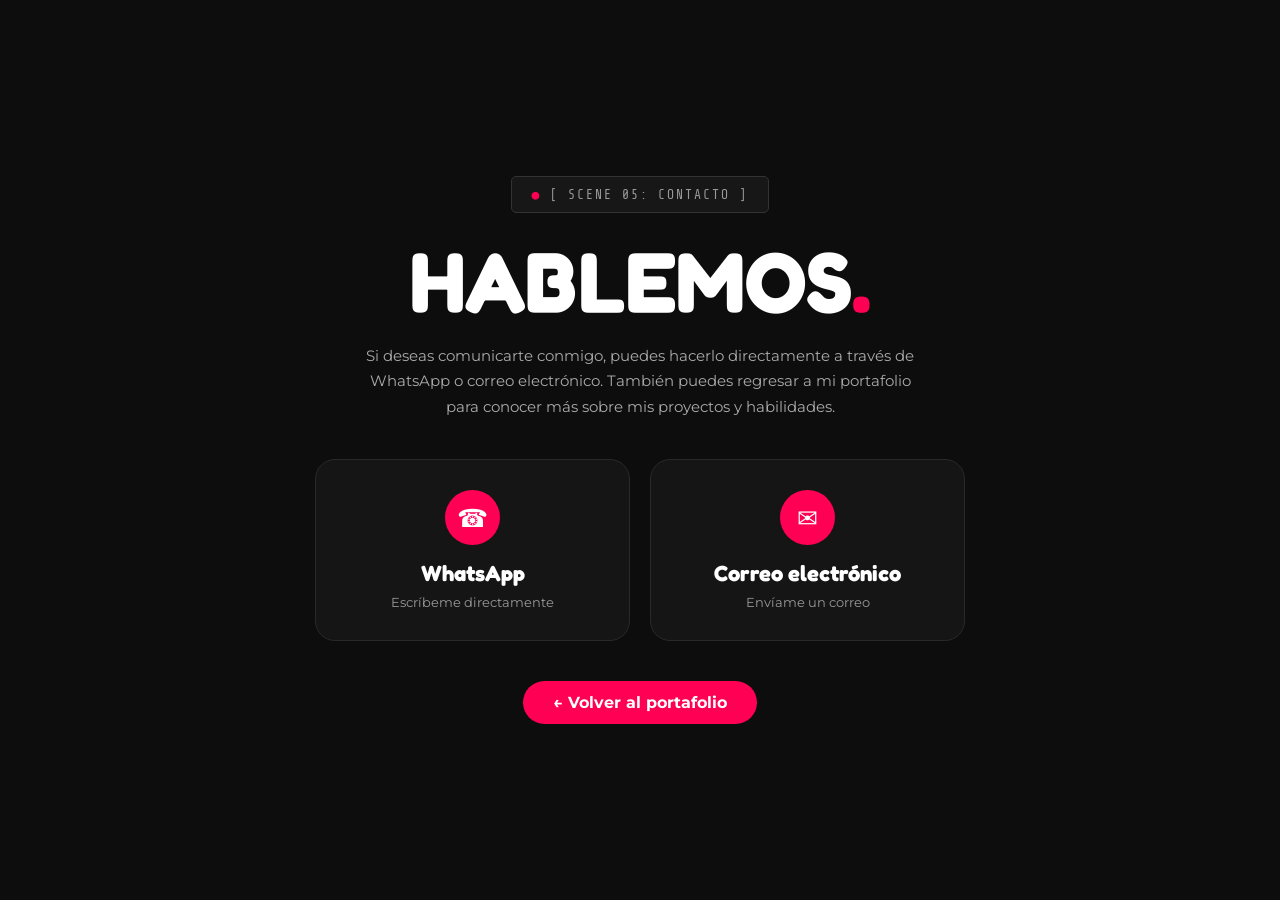
==== contacto.html @ 059aac0c "Subiendo mi portafolio web" ====
<!DOCTYPE html>

<html lang="es">

<head>

    <meta charset="UTF-8">

    <meta
        name="viewport"
        content="width=device-width, initial-scale=1.0"
    >

    <title>Contacto | Ximena Hernández</title>


    <!-- FUENTES -->

    <link rel="preconnect" href="https://fonts.googleapis.com">

    <link rel="preconnect" href="https://fonts.gstatic.com" crossorigin>

    <link
        href="https://fonts.googleapis.com/css2?family=Fredoka:wght@400;500;600;700&family=Montserrat:wght@400;500;600;700&family=Share+Tech+Mono&display=swap"
        rel="stylesheet"
    >


    <style>

        /* ==========================
           RESET
        =========================== */

        * {

            margin: 0;

            padding: 0;

            box-sizing: border-box;

        }


        body {

            min-height: 100vh;

            background: #0d0d0d;

            color: white;

            font-family: 'Montserrat', sans-serif;

            display: flex;

            justify-content: center;

            align-items: center;

            padding: 30px;

        }


        /* ==========================
           CONTENEDOR
        =========================== */

        .contact-page {

            width: 100%;

            max-width: 800px;

            text-align: center;

        }


        /* ==========================
           ETIQUETA
        =========================== */

        .contact-tag {

            display: inline-block;

            padding: 10px 20px;

            border: 1px solid #333;

            border-radius: 5px;

            background: #171717;

            color: #999;

            font-family: 'Share Tech Mono', monospace;

            font-size: 13px;

            letter-spacing: 2px;

            margin-bottom: 25px;

        }


        .contact-tag span {

            color: #ff0055;

        }


        /* ==========================
           TÍTULO
        =========================== */

        h1 {

            font-family: 'Fredoka', sans-serif;

            font-size: clamp(50px, 8vw, 85px);

            text-transform: uppercase;

            line-height: 1;

            margin-bottom: 20px;

        }


        h1 span {

            color: #ff0055;

        }


        .description {

            color: #aaa;

            max-width: 550px;

            margin: 0 auto 40px;

            line-height: 1.7;

            font-size: 15px;

        }


        /* ==========================
           OPCIONES
        =========================== */

        .contact-options {

            display: grid;

            grid-template-columns: repeat(2, 1fr);

            gap: 20px;

            max-width: 650px;

            margin: 0 auto 40px;

        }


        .contact-box {

            background: #151515;

            border: 1px solid #292929;

            border-radius: 20px;

            padding: 30px 20px;

            text-decoration: none;

            color: white;

            transition: 0.3s ease;

        }


        .contact-box:hover {

            border-color: #ff0055;

            transform: translateY(-5px);

            box-shadow:
                0 10px 30px rgba(255, 0, 85, 0.15);

        }


        .contact-box-icon {

            width: 55px;

            height: 55px;

            margin: 0 auto 15px;

            display: flex;

            justify-content: center;

            align-items: center;

            border-radius: 50%;

            background: #ff0055;

            font-size: 25px;

        }


        .contact-box h2 {

            font-family: 'Fredoka', sans-serif;

            font-size: 22px;

            margin-bottom: 8px;

        }


        .contact-box p {

            color: #999;

            font-size: 13px;

        }


        /* ==========================
           VOLVER
        =========================== */

        .back-button {

            display: inline-block;

            background: #ff0055;

            color: white;

            text-decoration: none;

            padding: 12px 30px;

            border-radius: 30px;

            font-weight: 700;

            transition: 0.3s ease;

        }


        .back-button:hover {

            transform: scale(1.05);

        }


        /* ==========================
           CELULAR
        =========================== */

        @media (max-width: 600px) {

            body {

                padding: 20px;

            }


            .contact-options {

                grid-template-columns: 1fr;

            }


            h1 {

                font-size: 48px;

            }

        }

    </style>

</head>


<body>


    <main class="contact-page">


        <!-- ETIQUETA -->

        <div class="contact-tag">

            <span>●</span>

            [ SCENE 05: CONTACTO ]

        </div>


        <!-- TÍTULO -->

        <h1>

            HABLEMOS<span>.</span>

        </h1>


        <p class="description">

            Si deseas comunicarte conmigo, puedes hacerlo
            directamente a través de WhatsApp o correo electrónico.
            También puedes regresar a mi portafolio para conocer
            más sobre mis proyectos y habilidades.

        </p>


        <!-- OPCIONES DE CONTACTO -->

        <div class="contact-options">


            <!-- WHATSAPP -->

            <a
                href="https://wa.me/50230498694"
                target="_blank"
                class="contact-box"
            >

                <div class="contact-box-icon">
                    ☎
                </div>

                <h2>
                    WhatsApp
                </h2>

                <p>
                    Escríbeme directamente
                </p>

            </a>


            <!-- CORREO -->

            <a
                href="mailto:anaxihernandez09@gmail.com"
                class="contact-box"
            >

                <div class="contact-box-icon">
                    ✉
                </div>

                <h2>
                    Correo electrónico
                </h2>

                <p>
                    Envíame un correo
                </p>

            </a>


        </div>


        <!-- VOLVER -->

        <a
            href="index.html"
            class="back-button"
        >

            ← Volver al portafolio

        </a>


    </main>


</body>

</html>
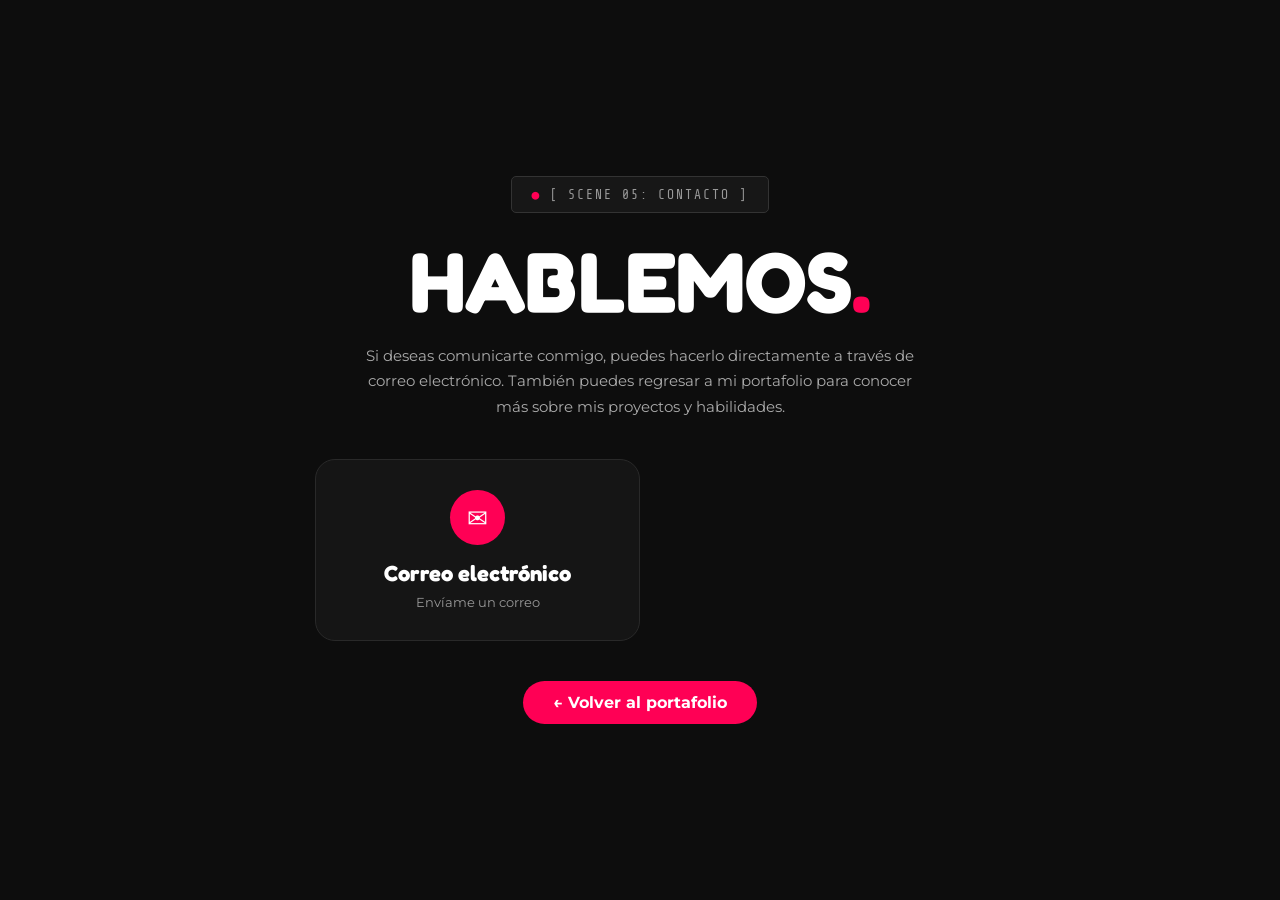
==== commit e0f997fb: "Actualización de tarjetas de habilidades y estilos" ====
--- a/contacto.html
+++ b/contacto.html
@@ -166,7 +166,7 @@
 
             grid-template-columns: repeat(2, 1fr);
 
-            gap: 20px;
+            gap: -300px;
 
             max-width: 650px;
 
@@ -343,7 +343,7 @@
         <p class="description">
 
             Si deseas comunicarte conmigo, puedes hacerlo
-            directamente a través de WhatsApp o correo electrónico.
+            directamente a través de correo electrónico.
             También puedes regresar a mi portafolio para conocer
             más sobre mis proyectos y habilidades.
 
@@ -355,28 +355,7 @@
         <div class="contact-options">
 
 
-            <!-- WHATSAPP -->
-
-            <a
-                href="https://wa.me/50230498694"
-                target="_blank"
-                class="contact-box"
-            >
-
-                <div class="contact-box-icon">
-                    ☎
-                </div>
-
-                <h2>
-                    WhatsApp
-                </h2>
-
-                <p>
-                    Escríbeme directamente
-                </p>
-
-            </a>
-
+            
 
             <!-- CORREO -->
 
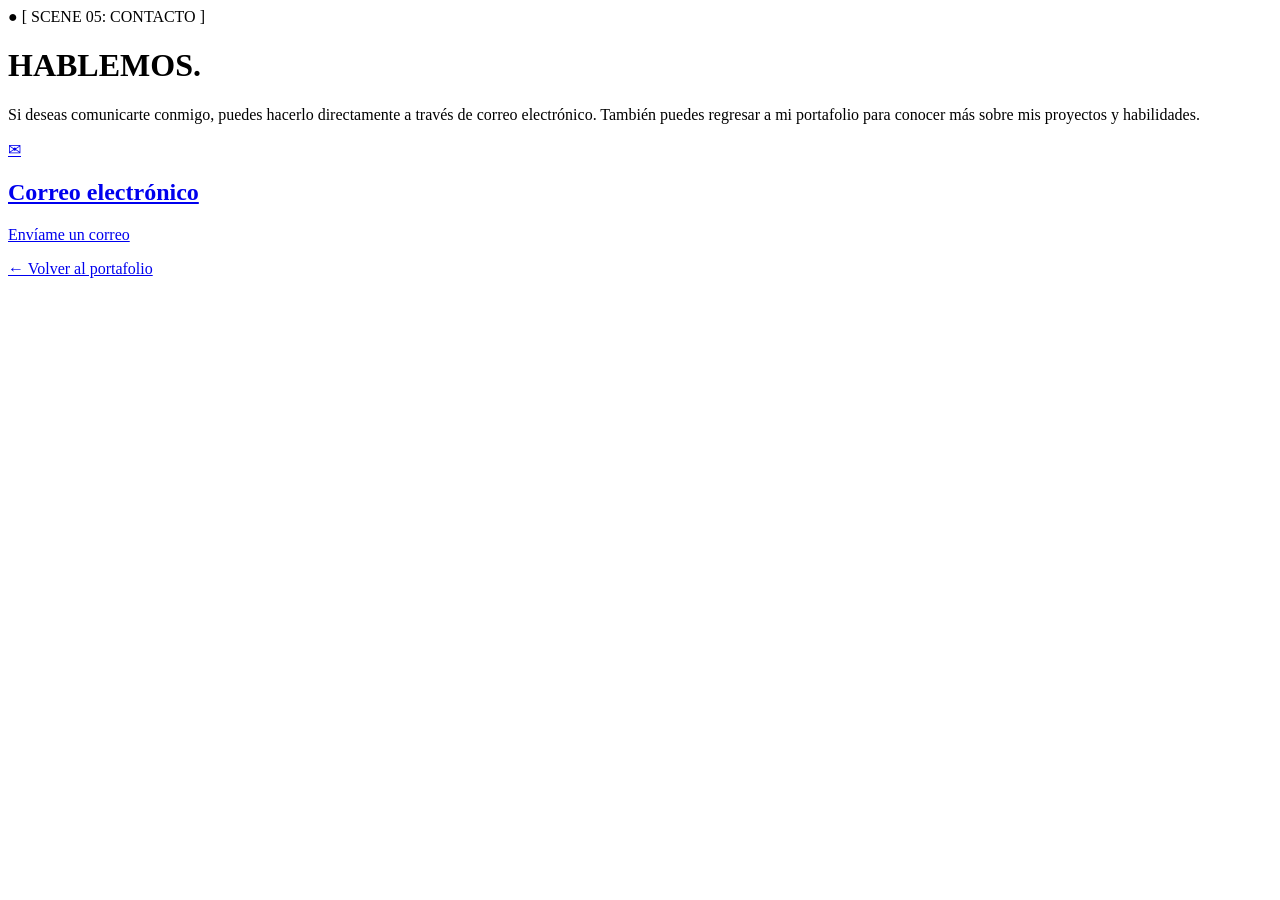
==== commit 23df0954: "Update contacto.html" ====
--- a/contacto.html
+++ b/contacto.html
@@ -23,293 +23,7 @@
     <link
         href="https://fonts.googleapis.com/css2?family=Fredoka:wght@400;500;600;700&family=Montserrat:wght@400;500;600;700&family=Share+Tech+Mono&display=swap"
         rel="stylesheet"
-    >
-
-
-    <style>
-
-        /* ==========================
-           RESET
-        =========================== */
-
-        * {
-
-            margin: 0;
-
-            padding: 0;
-
-            box-sizing: border-box;
-
-        }
-
-
-        body {
-
-            min-height: 100vh;
-
-            background: #0d0d0d;
-
-            color: white;
-
-            font-family: 'Montserrat', sans-serif;
-
-            display: flex;
-
-            justify-content: center;
-
-            align-items: center;
-
-            padding: 30px;
-
-        }
-
-
-        /* ==========================
-           CONTENEDOR
-        =========================== */
-
-        .contact-page {
-
-            width: 100%;
-
-            max-width: 800px;
-
-            text-align: center;
-
-        }
-
-
-        /* ==========================
-           ETIQUETA
-        =========================== */
-
-        .contact-tag {
-
-            display: inline-block;
-
-            padding: 10px 20px;
-
-            border: 1px solid #333;
-
-            border-radius: 5px;
-
-            background: #171717;
-
-            color: #999;
-
-            font-family: 'Share Tech Mono', monospace;
-
-            font-size: 13px;
-
-            letter-spacing: 2px;
-
-            margin-bottom: 25px;
-
-        }
-
-
-        .contact-tag span {
-
-            color: #ff0055;
-
-        }
-
-
-        /* ==========================
-           TÍTULO
-        =========================== */
-
-        h1 {
-
-            font-family: 'Fredoka', sans-serif;
-
-            font-size: clamp(50px, 8vw, 85px);
-
-            text-transform: uppercase;
-
-            line-height: 1;
-
-            margin-bottom: 20px;
-
-        }
-
-
-        h1 span {
-
-            color: #ff0055;
-
-        }
-
-
-        .description {
-
-            color: #aaa;
-
-            max-width: 550px;
-
-            margin: 0 auto 40px;
-
-            line-height: 1.7;
-
-            font-size: 15px;
-
-        }
-
-
-        /* ==========================
-           OPCIONES
-        =========================== */
-
-        .contact-options {
-
-            display: grid;
-
-            grid-template-columns: repeat(2, 1fr);
-
-            gap: -300px;
-
-            max-width: 650px;
-
-            margin: 0 auto 40px;
-
-        }
-
-
-        .contact-box {
-
-            background: #151515;
-
-            border: 1px solid #292929;
-
-            border-radius: 20px;
-
-            padding: 30px 20px;
-
-            text-decoration: none;
-
-            color: white;
-
-            transition: 0.3s ease;
-
-        }
-
-
-        .contact-box:hover {
-
-            border-color: #ff0055;
-
-            transform: translateY(-5px);
-
-            box-shadow:
-                0 10px 30px rgba(255, 0, 85, 0.15);
-
-        }
-
-
-        .contact-box-icon {
-
-            width: 55px;
-
-            height: 55px;
-
-            margin: 0 auto 15px;
-
-            display: flex;
-
-            justify-content: center;
-
-            align-items: center;
-
-            border-radius: 50%;
-
-            background: #ff0055;
-
-            font-size: 25px;
-
-        }
-
-
-        .contact-box h2 {
-
-            font-family: 'Fredoka', sans-serif;
-
-            font-size: 22px;
-
-            margin-bottom: 8px;
-
-        }
-
-
-        .contact-box p {
-
-            color: #999;
-
-            font-size: 13px;
-
-        }
-
-
-        /* ==========================
-           VOLVER
-        =========================== */
-
-        .back-button {
-
-            display: inline-block;
-
-            background: #ff0055;
-
-            color: white;
-
-            text-decoration: none;
-
-            padding: 12px 30px;
-
-            border-radius: 30px;
-
-            font-weight: 700;
-
-            transition: 0.3s ease;
-
-        }
-
-
-        .back-button:hover {
-
-            transform: scale(1.05);
-
-        }
-
-
-        /* ==========================
-           CELULAR
-        =========================== */
-
-        @media (max-width: 600px) {
-
-            body {
-
-                padding: 20px;
-
-            }
-
-
-            .contact-options {
-
-                grid-template-columns: 1fr;
-
-            }
-
-
-            h1 {
-
-                font-size: 48px;
-
-            }
-
-        }
-
-    </style>
+    > 
 
 </head>
 
@@ -399,4 +113,4 @@
 
 </body>
 
-</html>+</html>
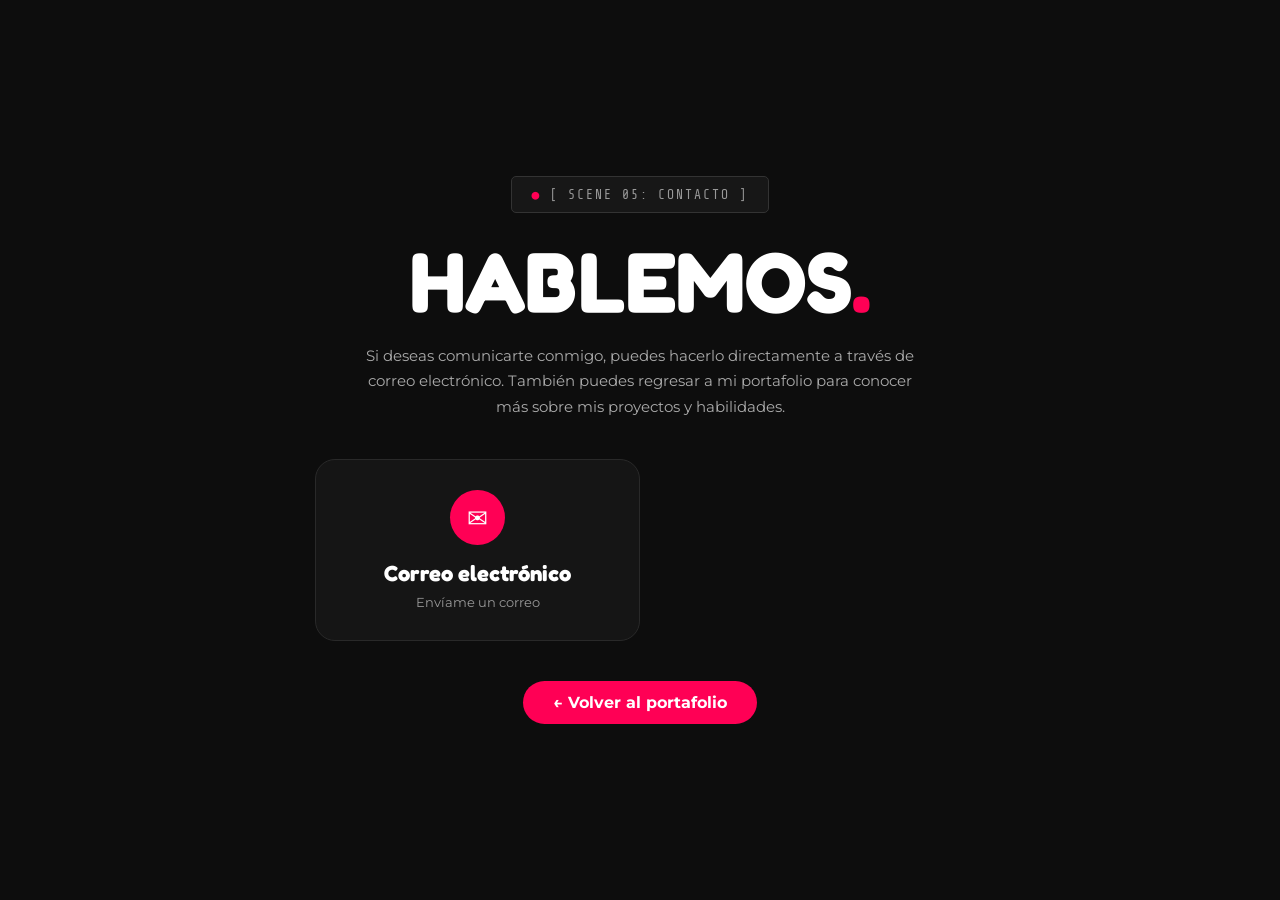
==== commit ba6341c7: "Actualizar portafolio y vercel.json sin alertas" ====
--- a/contacto.html
+++ b/contacto.html
@@ -20,10 +20,291 @@
 
     <link rel="preconnect" href="https://fonts.gstatic.com" crossorigin>
 
-    <link
-        href="https://fonts.googleapis.com/css2?family=Fredoka:wght@400;500;600;700&family=Montserrat:wght@400;500;600;700&family=Share+Tech+Mono&display=swap"
-        rel="stylesheet"
-    > 
+<link href="https://fonts.googleapis.com/css2?family=Fredoka:wght@600;700&family=Montserrat:wght@400;700&family=Share+Tech+Mono&display=swap" rel="stylesheet" crossorigin="anonymous">
+    <style>
+
+        /* ==========================
+           RESET
+        =========================== */
+
+        * {
+
+            margin: 0;
+
+            padding: 0;
+
+            box-sizing: border-box;
+
+        }
+
+
+        body {
+
+            min-height: 100vh;
+
+            background: #0d0d0d;
+
+            color: white;
+
+            font-family: 'Montserrat', sans-serif;
+
+            display: flex;
+
+            justify-content: center;
+
+            align-items: center;
+
+            padding: 30px;
+
+        }
+
+
+        /* ==========================
+           CONTENEDOR
+        =========================== */
+
+        .contact-page {
+
+            width: 100%;
+
+            max-width: 800px;
+
+            text-align: center;
+
+        }
+
+
+        /* ==========================
+           ETIQUETA
+        =========================== */
+
+        .contact-tag {
+
+            display: inline-block;
+
+            padding: 10px 20px;
+
+            border: 1px solid #333;
+
+            border-radius: 5px;
+
+            background: #171717;
+
+            color: #999;
+
+            font-family: 'Share Tech Mono', monospace;
+
+            font-size: 13px;
+
+            letter-spacing: 2px;
+
+            margin-bottom: 25px;
+
+        }
+
+
+        .contact-tag span {
+
+            color: #ff0055;
+
+        }
+
+
+        /* ==========================
+           TÍTULO
+        =========================== */
+
+        h1 {
+
+            font-family: 'Fredoka', sans-serif;
+
+            font-size: clamp(50px, 8vw, 85px);
+
+            text-transform: uppercase;
+
+            line-height: 1;
+
+            margin-bottom: 20px;
+
+        }
+
+
+        h1 span {
+
+            color: #ff0055;
+
+        }
+
+
+        .description {
+
+            color: #aaa;
+
+            max-width: 550px;
+
+            margin: 0 auto 40px;
+
+            line-height: 1.7;
+
+            font-size: 15px;
+
+        }
+
+
+        /* ==========================
+           OPCIONES
+        =========================== */
+
+        .contact-options {
+
+            display: grid;
+
+            grid-template-columns: repeat(2, 1fr);
+
+            gap: -300px;
+
+            max-width: 650px;
+
+            margin: 0 auto 40px;
+
+        }
+
+
+        .contact-box {
+
+            background: #151515;
+
+            border: 1px solid #292929;
+
+            border-radius: 20px;
+
+            padding: 30px 20px;
+
+            text-decoration: none;
+
+            color: white;
+
+            transition: 0.3s ease;
+
+        }
+
+
+        .contact-box:hover {
+
+            border-color: #ff0055;
+
+            transform: translateY(-5px);
+
+            box-shadow:
+                0 10px 30px rgba(255, 0, 85, 0.15);
+
+        }
+
+
+        .contact-box-icon {
+
+            width: 55px;
+
+            height: 55px;
+
+            margin: 0 auto 15px;
+
+            display: flex;
+
+            justify-content: center;
+
+            align-items: center;
+
+            border-radius: 50%;
+
+            background: #ff0055;
+
+            font-size: 25px;
+
+        }
+
+
+        .contact-box h2 {
+
+            font-family: 'Fredoka', sans-serif;
+
+            font-size: 22px;
+
+            margin-bottom: 8px;
+
+        }
+
+
+        .contact-box p {
+
+            color: #999;
+
+            font-size: 13px;
+
+        }
+
+
+        /* ==========================
+           VOLVER
+        =========================== */
+
+        .back-button {
+
+            display: inline-block;
+
+            background: #ff0055;
+
+            color: white;
+
+            text-decoration: none;
+
+            padding: 12px 30px;
+
+            border-radius: 30px;
+
+            font-weight: 700;
+
+            transition: 0.3s ease;
+
+        }
+
+
+        .back-button:hover {
+
+            transform: scale(1.05);
+
+        }
+
+
+        /* ==========================
+           CELULAR
+        =========================== */
+
+        @media (max-width: 600px) {
+
+            body {
+
+                padding: 20px;
+
+            }
+
+
+            .contact-options {
+
+                grid-template-columns: 1fr;
+
+            }
+
+
+            h1 {
+
+                font-size: 48px;
+
+            }
+
+        }
+
+    </style>
 
 </head>
 
@@ -113,4 +394,4 @@
 
 </body>
 
-</html>
+</html>
